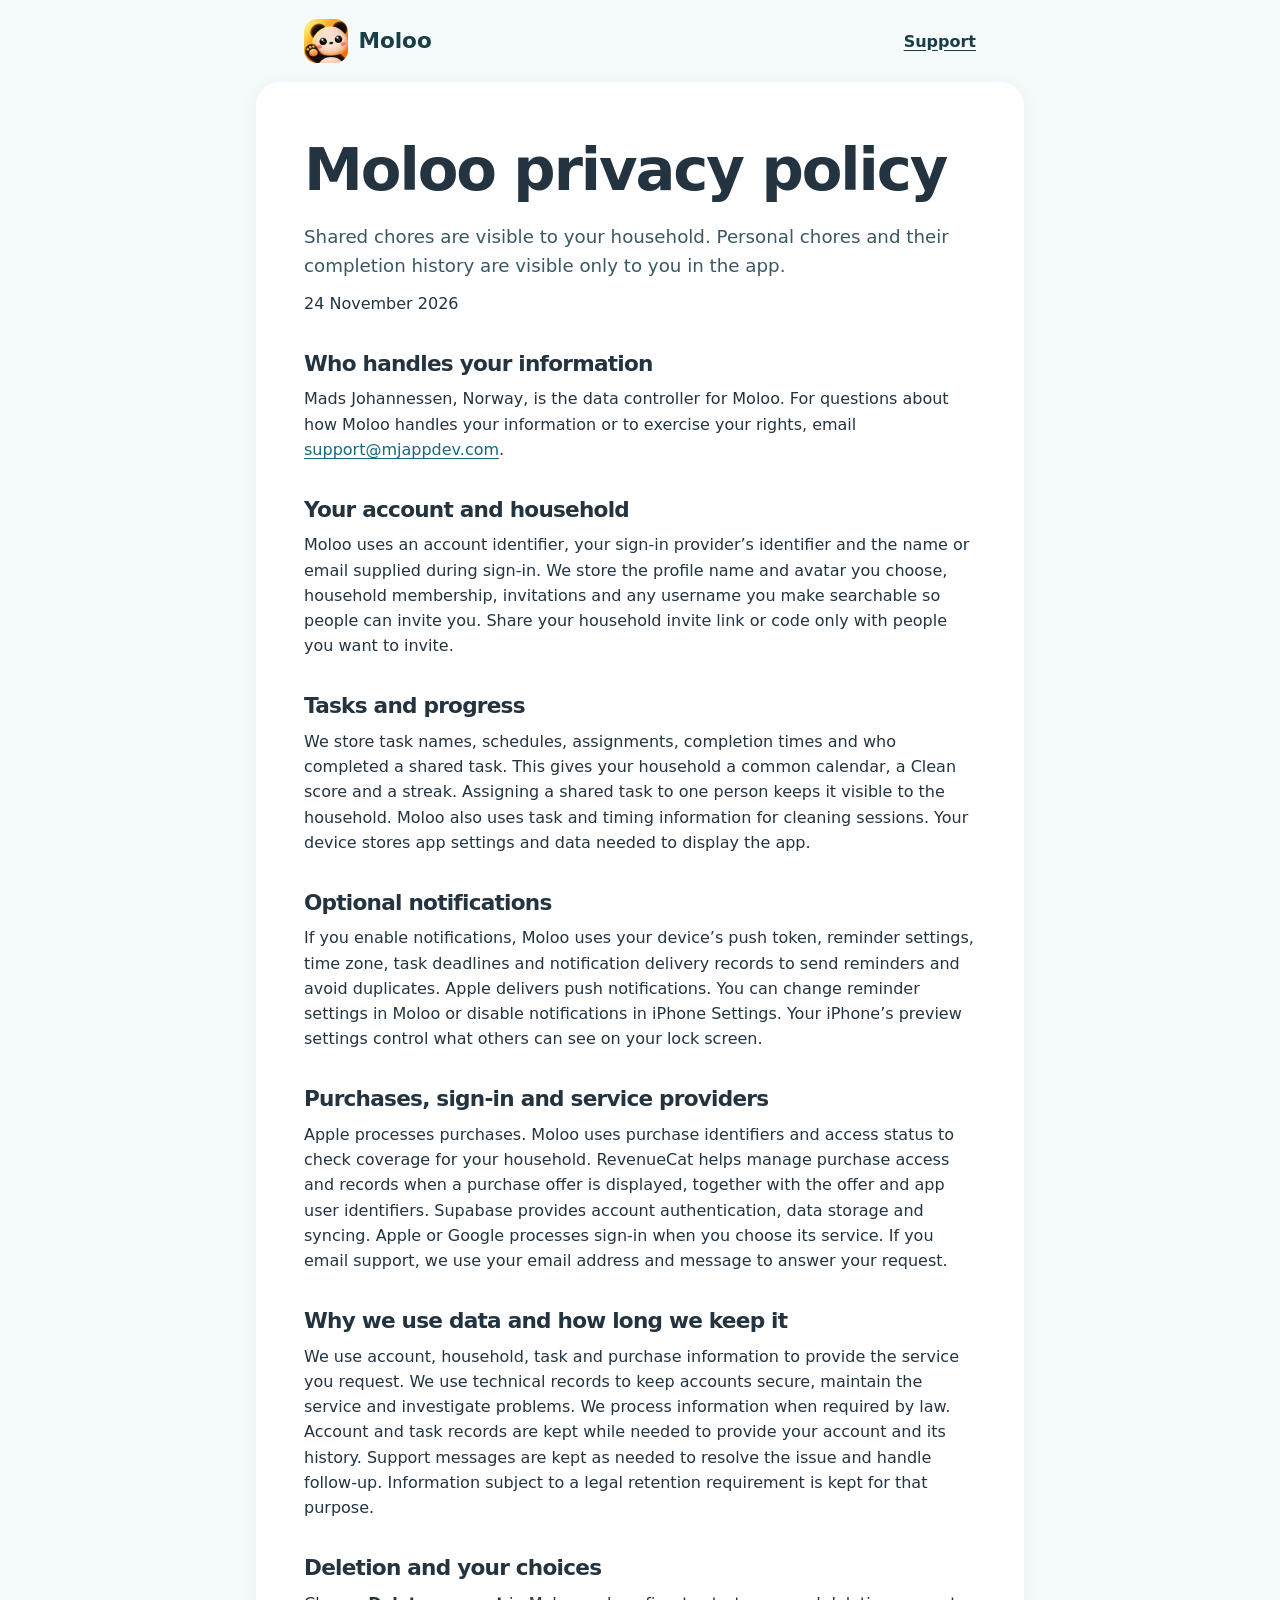
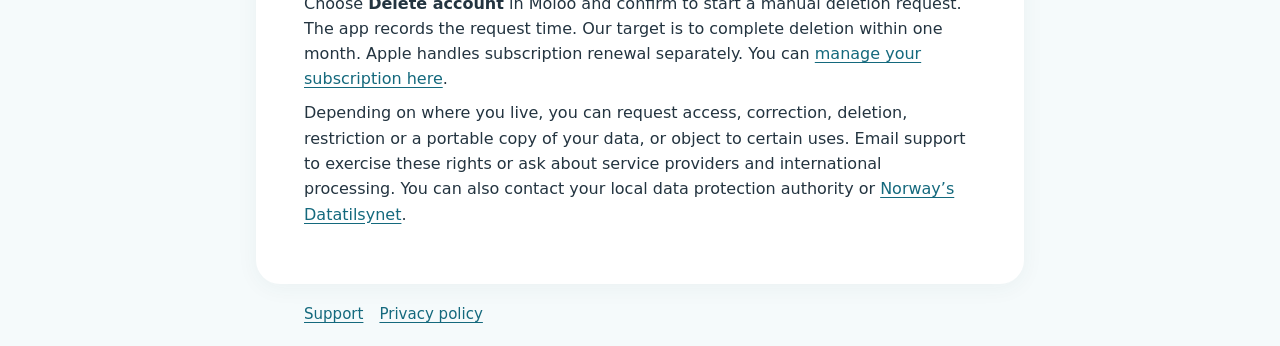
==== privacy.html @ 9d337652 "Publish Moloo support and privacy pages" ====
<!doctype html>
<html lang="en"><head><meta charset="utf-8"><meta name="viewport" content="width=device-width, initial-scale=1"><title>Privacy policy · Moloo</title><link rel="icon" href="icon.png"><link rel="stylesheet" href="style.css"></head><body><header><a class="brand" href="index.html"><img src="icon.png" width="44" height="44" alt="">Moloo</a><a href="index.html">Support</a></header><main><h1>Moloo privacy policy</h1><p class="intro">Shared chores are visible to your household. Personal chores and their completion history are visible only to you in the app.</p><p>24 November 2026</p>
<h2>Who handles your information</h2><p>Mads Johannessen, Norway, is the data controller for Moloo. For questions about how Moloo handles your information or to exercise your rights, email <a href="mailto:support@mjappdev.com">support@mjappdev.com</a>.</p>
<h2>Your account and household</h2><p>Moloo uses an account identifier, your sign-in provider’s identifier and the name or email supplied during sign-in. We store the profile name and avatar you choose, household membership, invitations and any username you make searchable so people can invite you. Share your household invite link or code only with people you want to invite.</p>
<h2>Tasks and progress</h2><p>We store task names, schedules, assignments, completion times and who completed a shared task. This gives your household a common calendar, a Clean score and a streak. Assigning a shared task to one person keeps it visible to the household. Moloo also uses task and timing information for cleaning sessions. Your device stores app settings and data needed to display the app.</p>
<h2>Optional notifications</h2><p>If you enable notifications, Moloo uses your device’s push token, reminder settings, time zone, task deadlines and notification delivery records to send reminders and avoid duplicates. Apple delivers push notifications. You can change reminder settings in Moloo or disable notifications in iPhone Settings. Your iPhone’s preview settings control what others can see on your lock screen.</p>
<h2>Purchases, sign-in and service providers</h2><p>Apple processes purchases. Moloo uses purchase identifiers and access status to check coverage for your household. RevenueCat helps manage purchase access and records when a purchase offer is displayed, together with the offer and app user identifiers. Supabase provides account authentication, data storage and syncing. Apple or Google processes sign-in when you choose its service. If you email support, we use your email address and message to answer your request.</p>
<h2>Why we use data and how long we keep it</h2><p>We use account, household, task and purchase information to provide the service you request. We use technical records to keep accounts secure, maintain the service and investigate problems. We process information when required by law. Account and task records are kept while needed to provide your account and its history. Support messages are kept as needed to resolve the issue and handle follow-up. Information subject to a legal retention requirement is kept for that purpose.</p>
<h2>Deletion and your choices</h2><p>Choose <strong>Delete account</strong> in Moloo and confirm to start a manual deletion request. The app records the request time. Our target is to complete deletion within one month. Apple handles subscription renewal separately. You can <a href="https://apps.apple.com/account/subscriptions/">manage your subscription here</a>.</p><p>Depending on where you live, you can request access, correction, deletion, restriction or a portable copy of your data, or object to certain uses. Email support to exercise these rights or ask about service providers and international processing. You can also contact your local data protection authority or <a href="https://www.datatilsynet.no/en/about-us/contact-us/how-to-complain-to-the-norwegian-dpa/">Norway’s Datatilsynet</a>.</p></main><footer><a href="index.html">Support</a><a href="privacy.html">Privacy policy</a></footer></body></html>
---- style.css ----
:root{font:100%/1.58 ui-rounded,"Segoe UI",system-ui,sans-serif;color:#233440;background:#f5fafb}*{box-sizing:border-box}body{margin:0}header,main,footer{max-width:48rem;margin:auto;padding:1.2rem clamp(1.2rem,4vw,3rem)}header{display:flex;gap:1rem;align-items:center;justify-content:space-between}header a{color:#193e48;font-weight:700}.brand{display:flex;align-items:center;gap:.65rem;text-decoration:none;font-size:1.35rem}.brand img{border-radius:13px;width:44px;height:44px}main{background:white;border-radius:24px;padding-block:clamp(1.7rem,5vw,3rem);box-shadow:0 4px 22px #2345520d}h1,h2{line-height:1.15;letter-spacing:-.035em;text-wrap:balance}h1{font-size:clamp(2.25rem,7vw,3.7rem);margin:.1em 0 .32em}h2{font-size:1.35rem;margin:1.65em 0 .45em}p{margin:.55em 0}.intro{color:#3a5764;font-size:1.14rem}.contact{display:inline-block;background:#d9f2f6;border-radius:12px;padding:.65rem 1rem;font-weight:700;margin:.5rem 0}a{color:#14697d;text-underline-offset:.18em}a:focus-visible{outline:3px solid #12677e;outline-offset:3px}footer{color:#47616a;font-size:.94rem}footer a{margin-right:1rem}
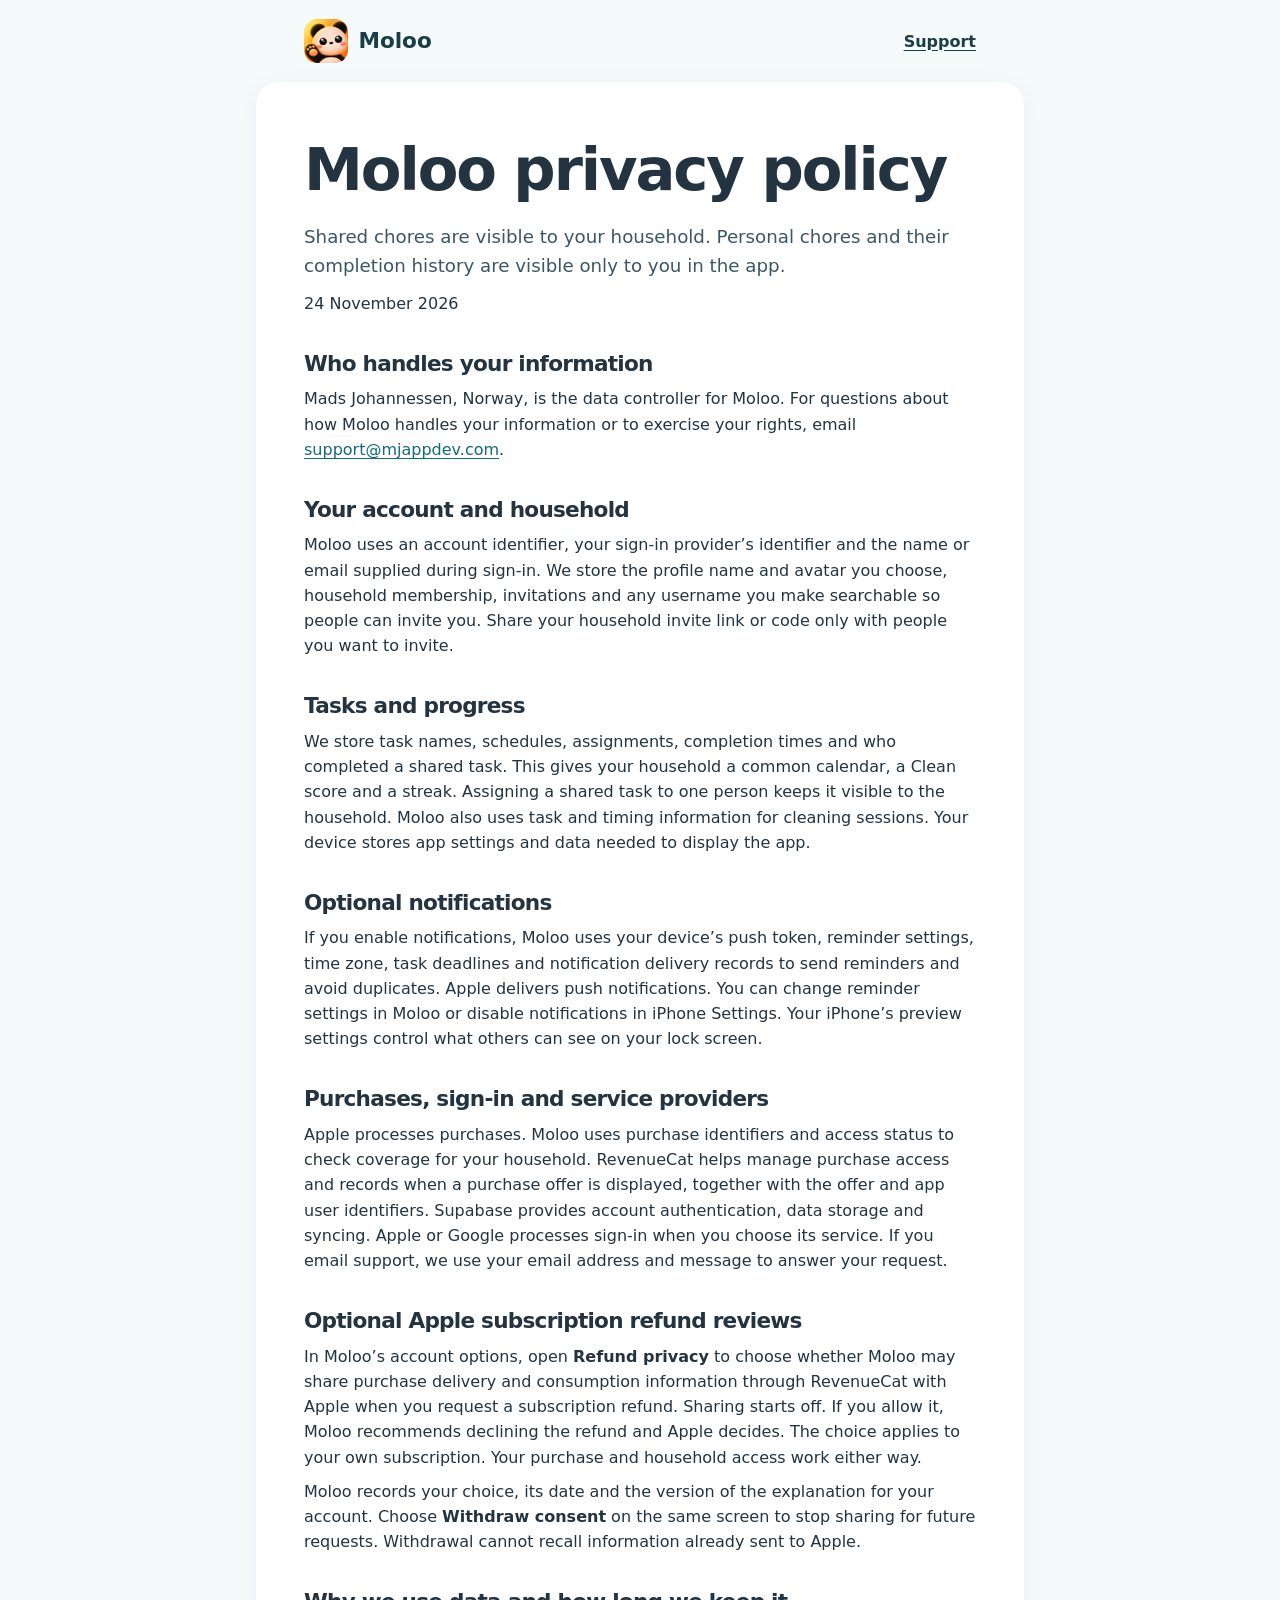
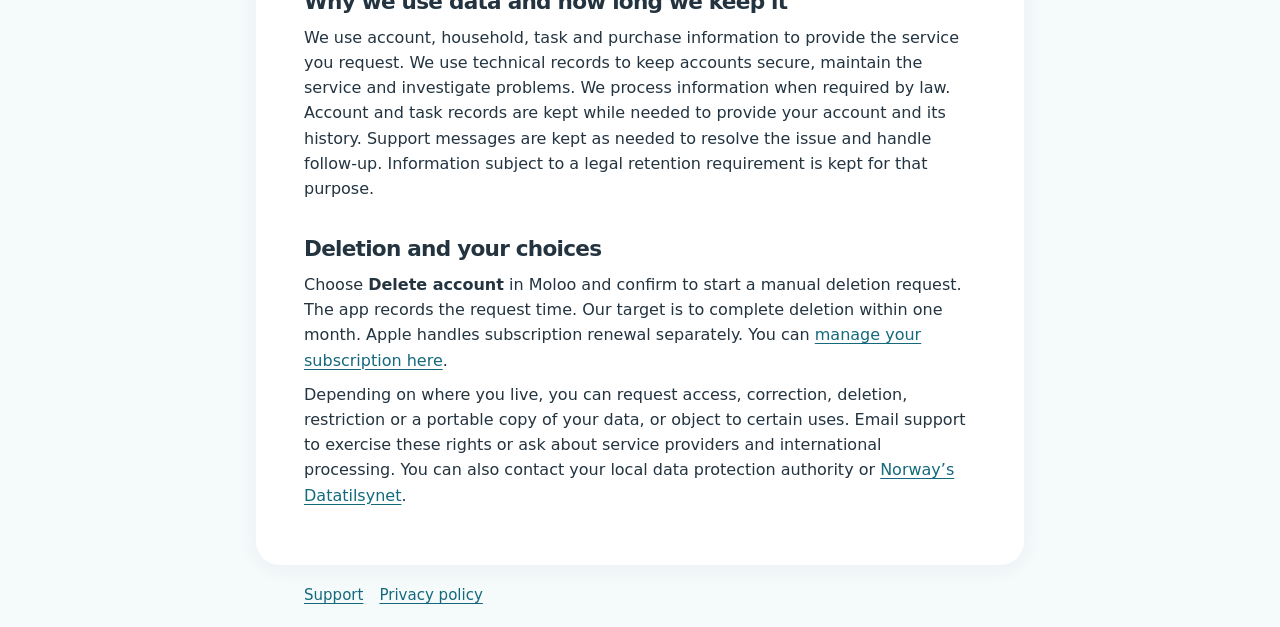
==== commit c5a85883: "Explain optional Apple subscription refund consent" ====
--- a/privacy.html
+++ b/privacy.html
@@ -5,5 +5,6 @@
 <h2>Tasks and progress</h2><p>We store task names, schedules, assignments, completion times and who completed a shared task. This gives your household a common calendar, a Clean score and a streak. Assigning a shared task to one person keeps it visible to the household. Moloo also uses task and timing information for cleaning sessions. Your device stores app settings and data needed to display the app.</p>
 <h2>Optional notifications</h2><p>If you enable notifications, Moloo uses your device’s push token, reminder settings, time zone, task deadlines and notification delivery records to send reminders and avoid duplicates. Apple delivers push notifications. You can change reminder settings in Moloo or disable notifications in iPhone Settings. Your iPhone’s preview settings control what others can see on your lock screen.</p>
 <h2>Purchases, sign-in and service providers</h2><p>Apple processes purchases. Moloo uses purchase identifiers and access status to check coverage for your household. RevenueCat helps manage purchase access and records when a purchase offer is displayed, together with the offer and app user identifiers. Supabase provides account authentication, data storage and syncing. Apple or Google processes sign-in when you choose its service. If you email support, we use your email address and message to answer your request.</p>
+<h2>Optional Apple subscription refund reviews</h2><p>In Moloo’s account options, open <strong>Refund privacy</strong> to choose whether Moloo may share purchase delivery and consumption information through RevenueCat with Apple when you request a subscription refund. Sharing starts off. If you allow it, Moloo recommends declining the refund and Apple decides. The choice applies to your own subscription. Your purchase and household access work either way.</p><p>Moloo records your choice, its date and the version of the explanation for your account. Choose <strong>Withdraw consent</strong> on the same screen to stop sharing for future requests. Withdrawal cannot recall information already sent to Apple.</p>
 <h2>Why we use data and how long we keep it</h2><p>We use account, household, task and purchase information to provide the service you request. We use technical records to keep accounts secure, maintain the service and investigate problems. We process information when required by law. Account and task records are kept while needed to provide your account and its history. Support messages are kept as needed to resolve the issue and handle follow-up. Information subject to a legal retention requirement is kept for that purpose.</p>
 <h2>Deletion and your choices</h2><p>Choose <strong>Delete account</strong> in Moloo and confirm to start a manual deletion request. The app records the request time. Our target is to complete deletion within one month. Apple handles subscription renewal separately. You can <a href="https://apps.apple.com/account/subscriptions/">manage your subscription here</a>.</p><p>Depending on where you live, you can request access, correction, deletion, restriction or a portable copy of your data, or object to certain uses. Email support to exercise these rights or ask about service providers and international processing. You can also contact your local data protection authority or <a href="https://www.datatilsynet.no/en/about-us/contact-us/how-to-complain-to-the-norwegian-dpa/">Norway’s Datatilsynet</a>.</p></main><footer><a href="index.html">Support</a><a href="privacy.html">Privacy policy</a></footer></body></html>
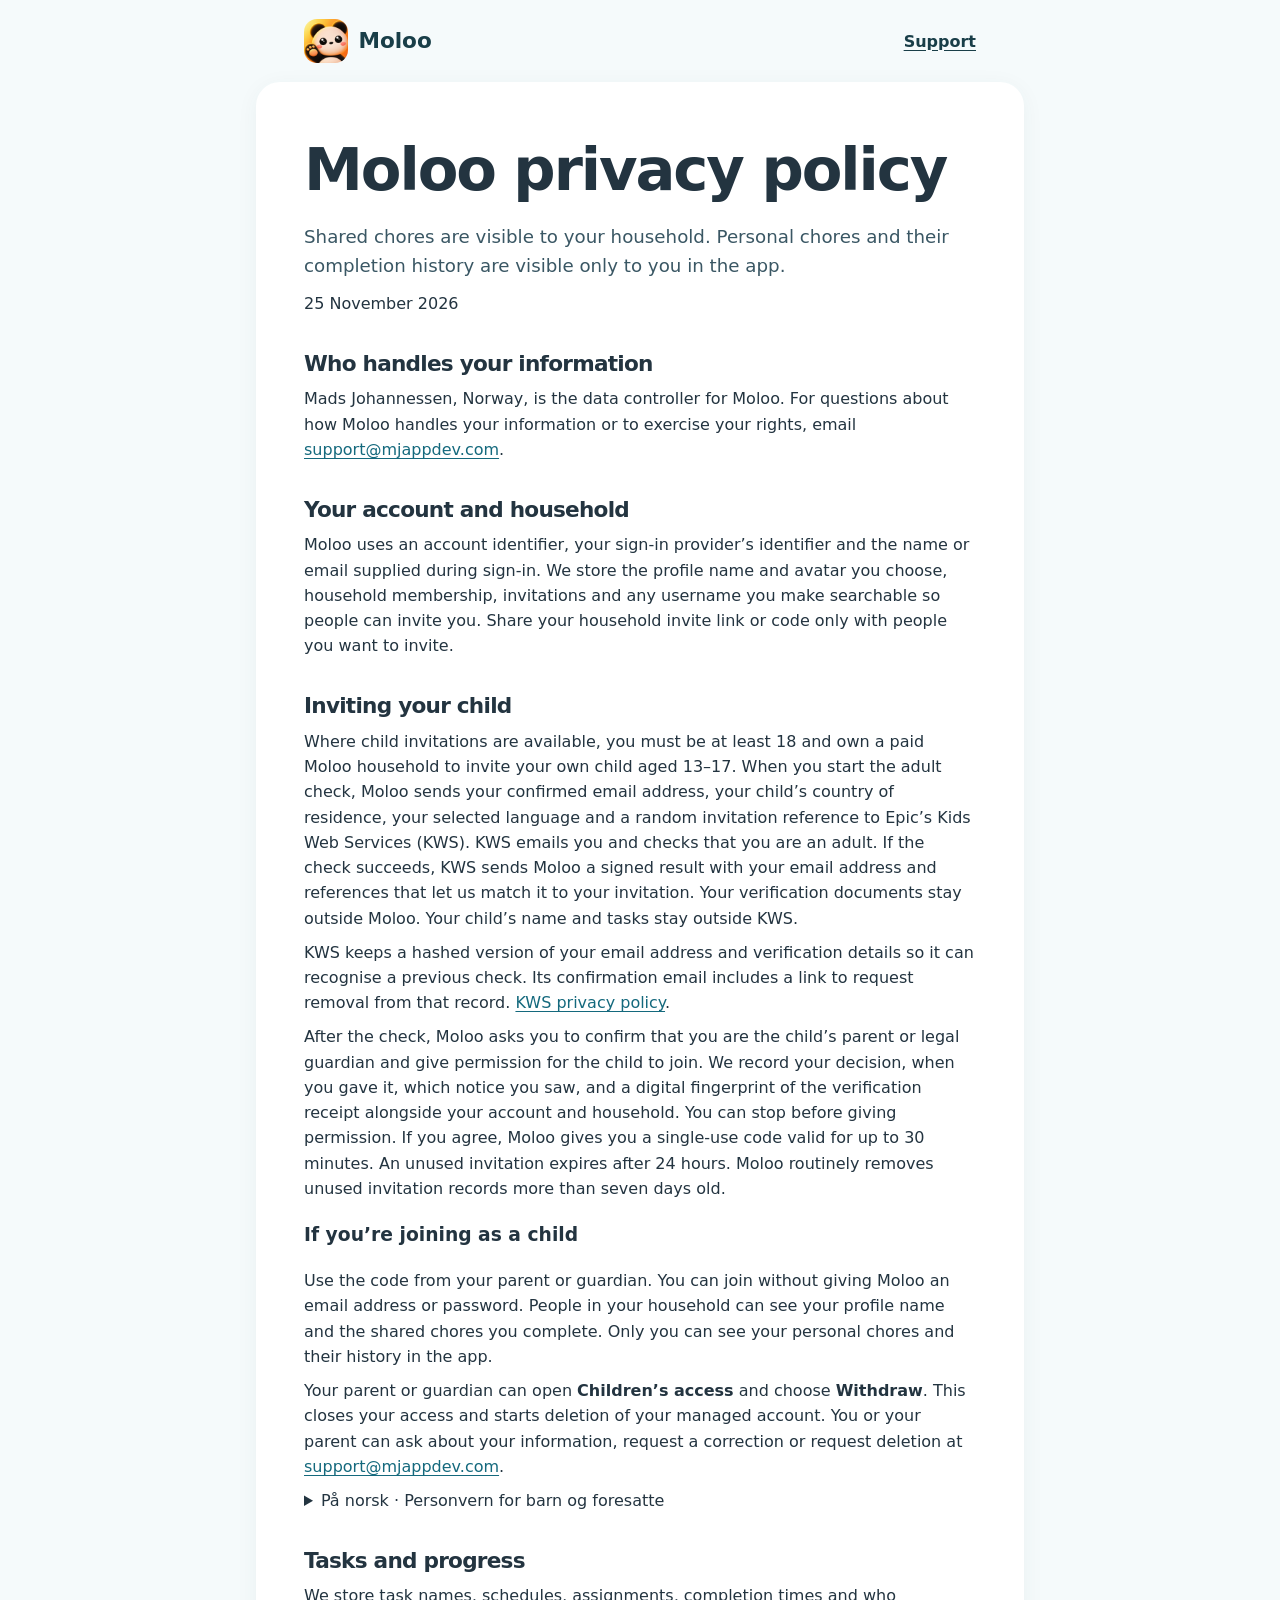
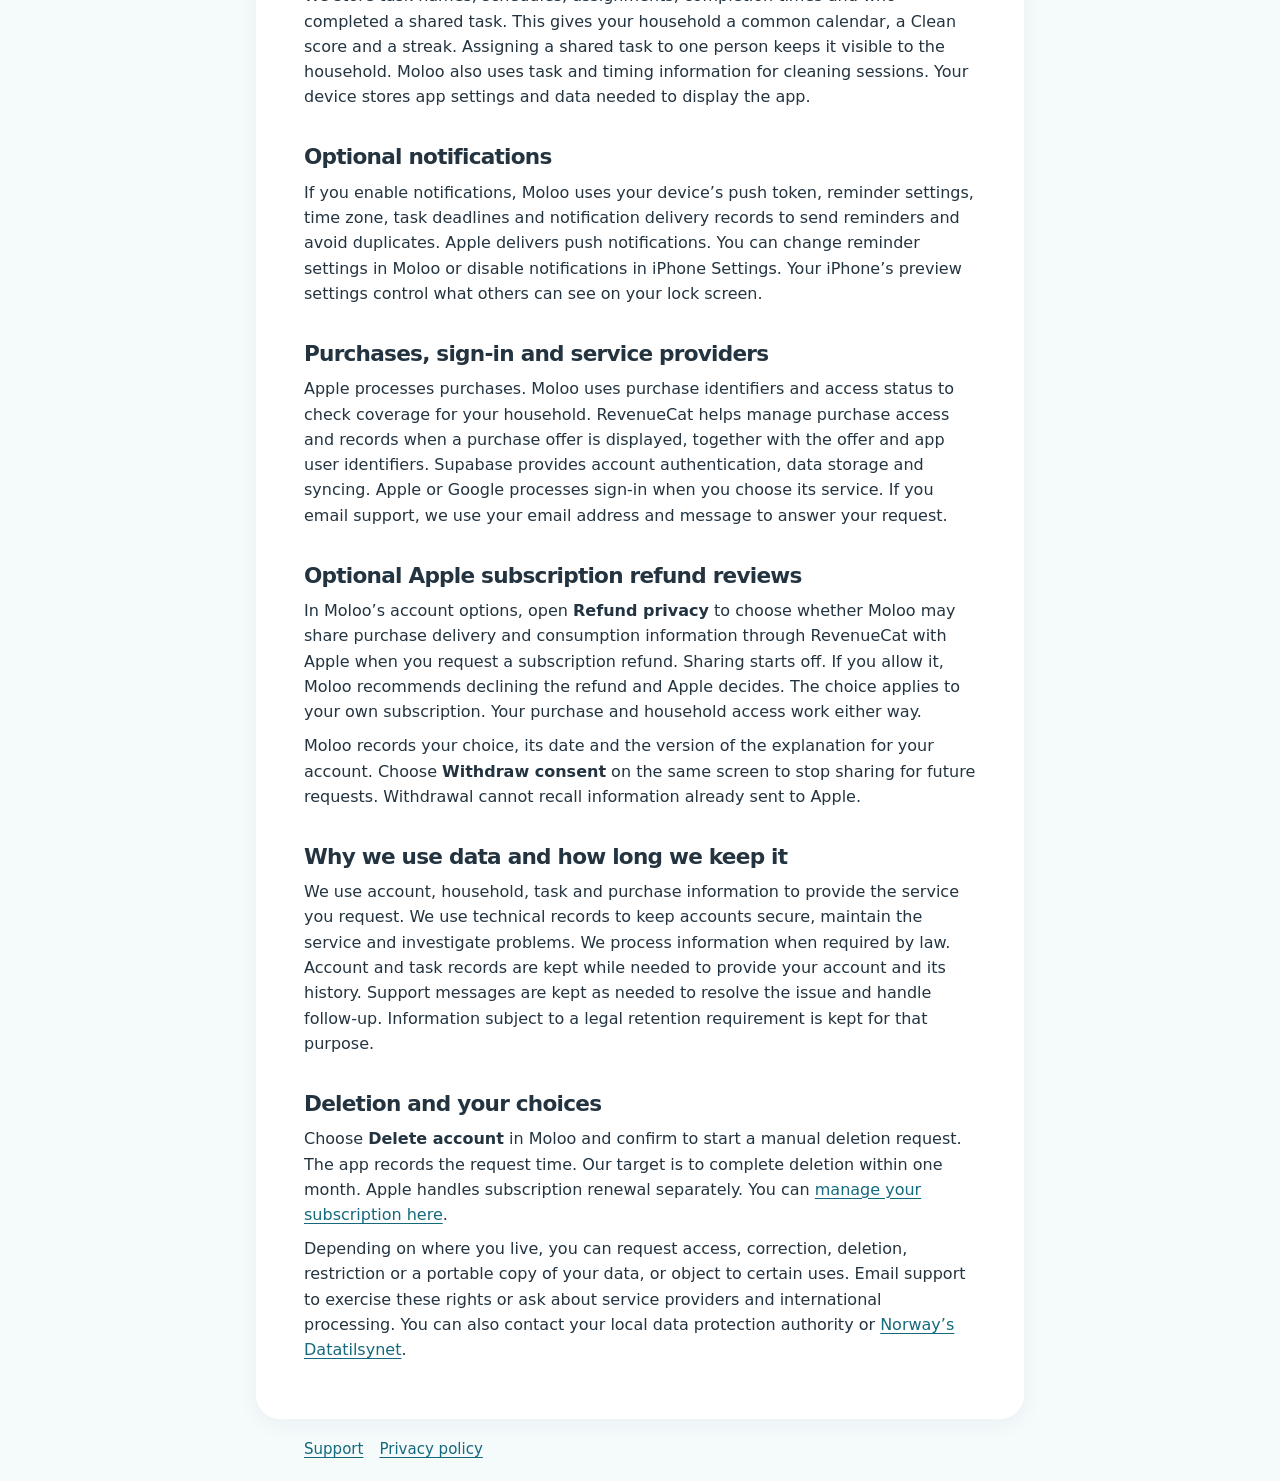
==== commit 72c1b5ab: "Explain guardian verification, child privacy and withdrawal in English and Norwegian" ====
--- a/privacy.html
+++ b/privacy.html
@@ -1,7 +1,22 @@
 <!doctype html>
-<html lang="en"><head><meta charset="utf-8"><meta name="viewport" content="width=device-width, initial-scale=1"><title>Privacy policy · Moloo</title><link rel="icon" href="icon.png"><link rel="stylesheet" href="style.css"></head><body><header><a class="brand" href="index.html"><img src="icon.png" width="44" height="44" alt="">Moloo</a><a href="index.html">Support</a></header><main><h1>Moloo privacy policy</h1><p class="intro">Shared chores are visible to your household. Personal chores and their completion history are visible only to you in the app.</p><p>24 November 2026</p>
+<html lang="en"><head><meta charset="utf-8"><meta name="viewport" content="width=device-width, initial-scale=1"><title>Privacy policy · Moloo</title><link rel="icon" href="icon.png"><link rel="stylesheet" href="style.css"></head><body><header><a class="brand" href="index.html"><img src="icon.png" width="44" height="44" alt="">Moloo</a><a href="index.html">Support</a></header><main><h1>Moloo privacy policy</h1><p class="intro">Shared chores are visible to your household. Personal chores and their completion history are visible only to you in the app.</p><p>25 November 2026</p>
 <h2>Who handles your information</h2><p>Mads Johannessen, Norway, is the data controller for Moloo. For questions about how Moloo handles your information or to exercise your rights, email <a href="mailto:support@mjappdev.com">support@mjappdev.com</a>.</p>
 <h2>Your account and household</h2><p>Moloo uses an account identifier, your sign-in provider’s identifier and the name or email supplied during sign-in. We store the profile name and avatar you choose, household membership, invitations and any username you make searchable so people can invite you. Share your household invite link or code only with people you want to invite.</p>
+<section id="family-privacy" aria-labelledby="family-heading">
+<h2 id="family-heading">Inviting your child</h2>
+<p>Where child invitations are available, you must be at least 18 and own a paid Moloo household to invite your own child aged 13–17. When you start the adult check, Moloo sends your confirmed email address, your child’s country of residence, your selected language and a random invitation reference to Epic’s Kids Web Services (KWS). KWS emails you and checks that you are an adult. If the check succeeds, KWS sends Moloo a signed result with your email address and references that let us match it to your invitation. Your verification documents stay outside Moloo. Your child’s name and tasks stay outside KWS.</p>
+<p>KWS keeps a hashed version of your email address and verification details so it can recognise a previous check. Its confirmation email includes a link to request removal from that record. <a href="https://www.kidswebservices.com/privacy-policy/">KWS privacy policy</a>.</p>
+<p>After the check, Moloo asks you to confirm that you are the child’s parent or legal guardian and give permission for the child to join. We record your decision, when you gave it, which notice you saw, and a digital fingerprint of the verification receipt alongside your account and household. You can stop before giving permission. If you agree, Moloo gives you a single-use code valid for up to 30 minutes. An unused invitation expires after 24 hours. Moloo routinely removes unused invitation records more than seven days old.</p>
+<h3>If you’re joining as a child</h3>
+<p>Use the code from your parent or guardian. You can join without giving Moloo an email address or password. People in your household can see your profile name and the shared chores you complete. Only you can see your personal chores and their history in the app.</p>
+<p>Your parent or guardian can open <strong>Children’s access</strong> and choose <strong>Withdraw</strong>. This closes your access and starts deletion of your managed account. You or your parent can ask about your information, request a correction or request deletion at <a href="mailto:support@mjappdev.com">support@mjappdev.com</a>.</p>
+<details lang="nb"><summary>På norsk · Personvern for barn og foresatte</summary>
+<p>Der barneinvitasjoner er tilgjengelige, kan du som har fylt 18 år og eier en betalt husstand, invitere ditt eget barn på 13–17 år. Når du starter voksenkontrollen, sender Moloo din bekreftede e-postadresse, barnets bostedsland, valgt språk og en tilfeldig invitasjonsreferanse til Epic-tjenesten Kids Web Services (KWS). KWS sender deg en e-post og sjekker at du er voksen. Etter godkjent kontroll får Moloo en signert bekreftelse med e-postadressen din og referanser som knytter svaret til invitasjonen. Dokumentene du bruker til kontrollen, blir hos verifiseringstjenesten. Barnets navn og oppgaver deles ikke med KWS.</p>
+<p>KWS lagrer et digitalt avtrykk av e-postadressen din og opplysninger om kontrollen for å kunne gjenkjenne deg senere. Du kan be om å bli fjernet fra dette registeret via lenken i bekreftelsen fra KWS. <a href="https://www.kidswebservices.com/privacy-policy/">Personvern hos KWS</a>.</p>
+<p>Deretter spør Moloo om du har foreldreansvar og samtykker til at barnet blir med. Du kan stoppe her. Hvis du samtykker, registrerer Moloo valget, tidspunktet, versjonen av informasjonen og et digitalt avtrykk av kvitteringen knyttet til kontoen og husstanden din. Du får en engangskode som gjelder i opptil 30 minutter. En ubrukt invitasjon utløper etter 24 timer. Moloo rydder jevnlig bort ubrukte invitasjoner som er over sju dager gamle.</p>
+<p><strong>Til deg som er barn.</strong> Bruk koden fra den foresatte. Du trenger ingen e-postadresse eller passord. Familien ser profilnavnet ditt og hvilke fellesoppgaver du gjør. Bare du ser dine personlige oppgaver og historikken deres i appen.</p>
+<p>Den foresatte kan velge <strong>Barnas tilgang</strong> og deretter <strong>Trekk tilbake</strong>. Da stenges barnets tilgang, og Moloo starter sletting av barnekontoen. Barn og foresatte kan be om innsyn, retting eller sletting på <a href="mailto:support@mjappdev.com">support@mjappdev.com</a>.</p>
+</details></section>
 <h2>Tasks and progress</h2><p>We store task names, schedules, assignments, completion times and who completed a shared task. This gives your household a common calendar, a Clean score and a streak. Assigning a shared task to one person keeps it visible to the household. Moloo also uses task and timing information for cleaning sessions. Your device stores app settings and data needed to display the app.</p>
 <h2>Optional notifications</h2><p>If you enable notifications, Moloo uses your device’s push token, reminder settings, time zone, task deadlines and notification delivery records to send reminders and avoid duplicates. Apple delivers push notifications. You can change reminder settings in Moloo or disable notifications in iPhone Settings. Your iPhone’s preview settings control what others can see on your lock screen.</p>
 <h2>Purchases, sign-in and service providers</h2><p>Apple processes purchases. Moloo uses purchase identifiers and access status to check coverage for your household. RevenueCat helps manage purchase access and records when a purchase offer is displayed, together with the offer and app user identifiers. Supabase provides account authentication, data storage and syncing. Apple or Google processes sign-in when you choose its service. If you email support, we use your email address and message to answer your request.</p>
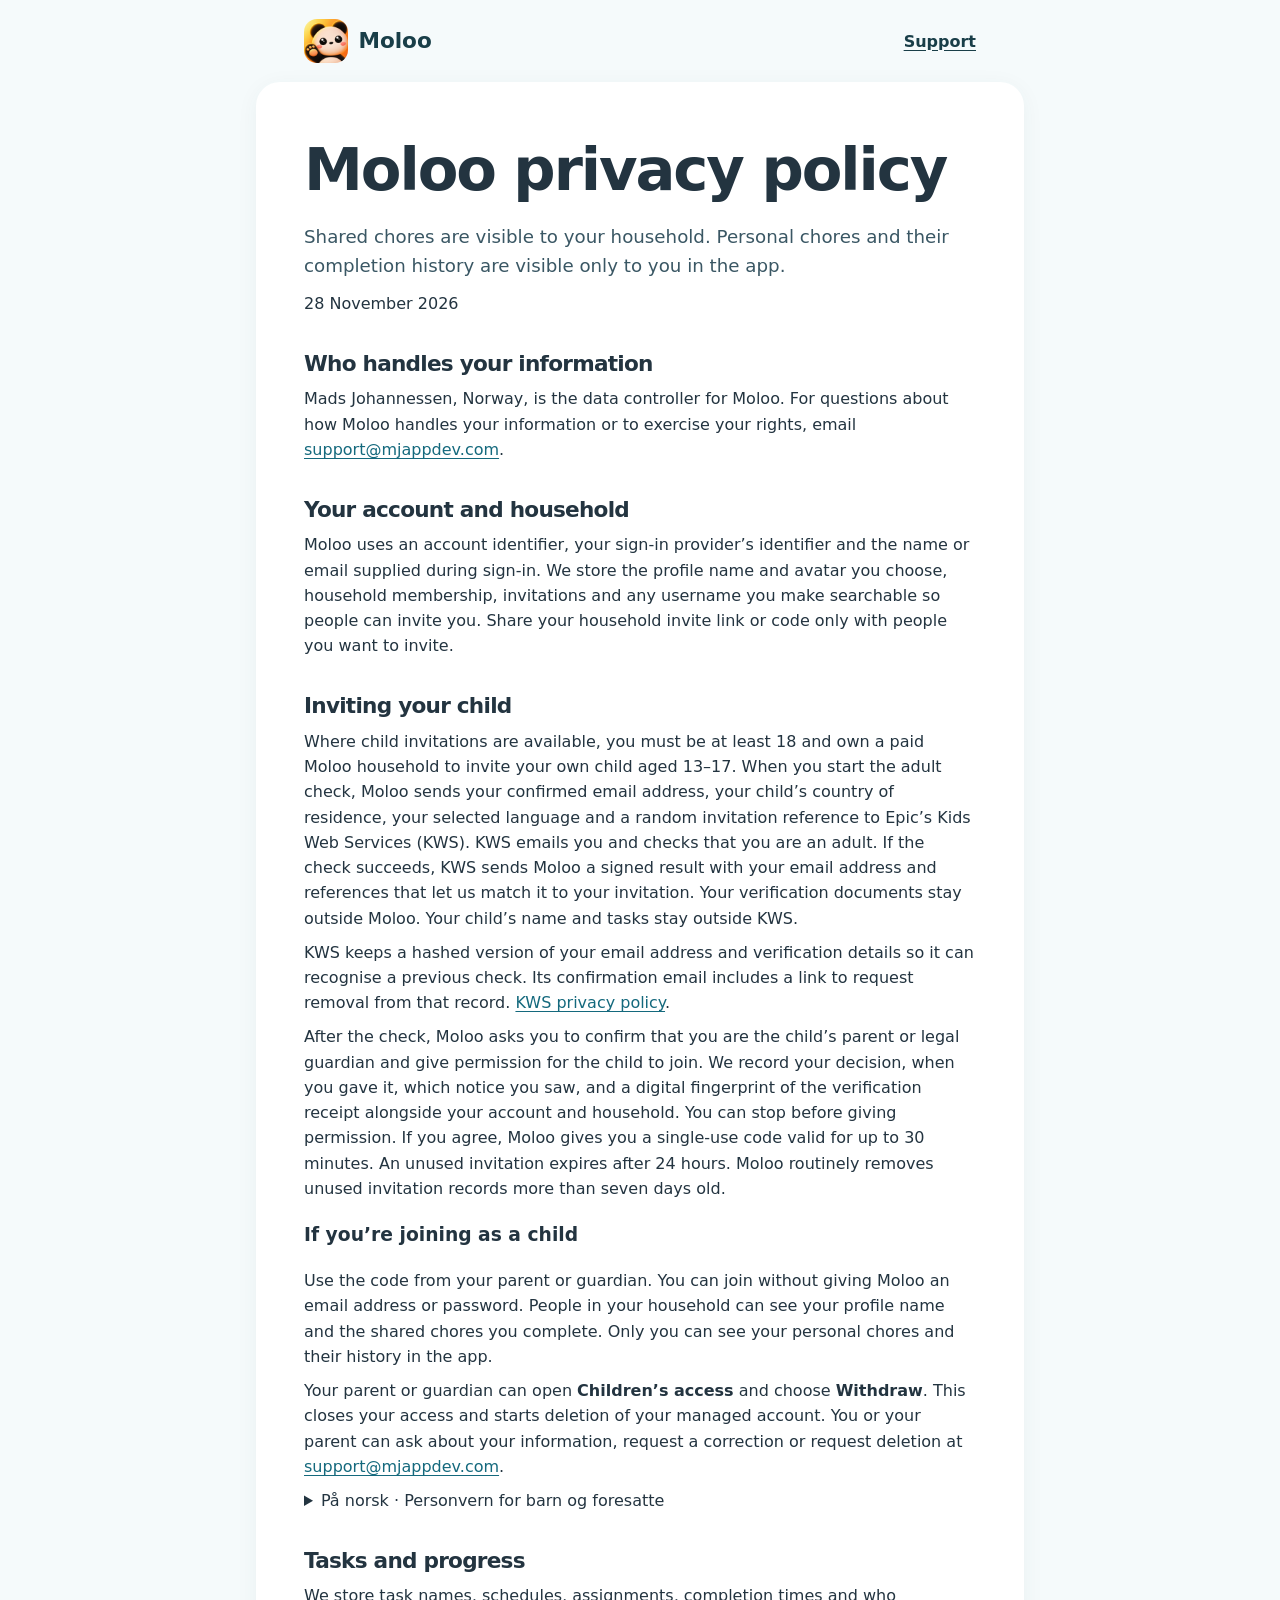
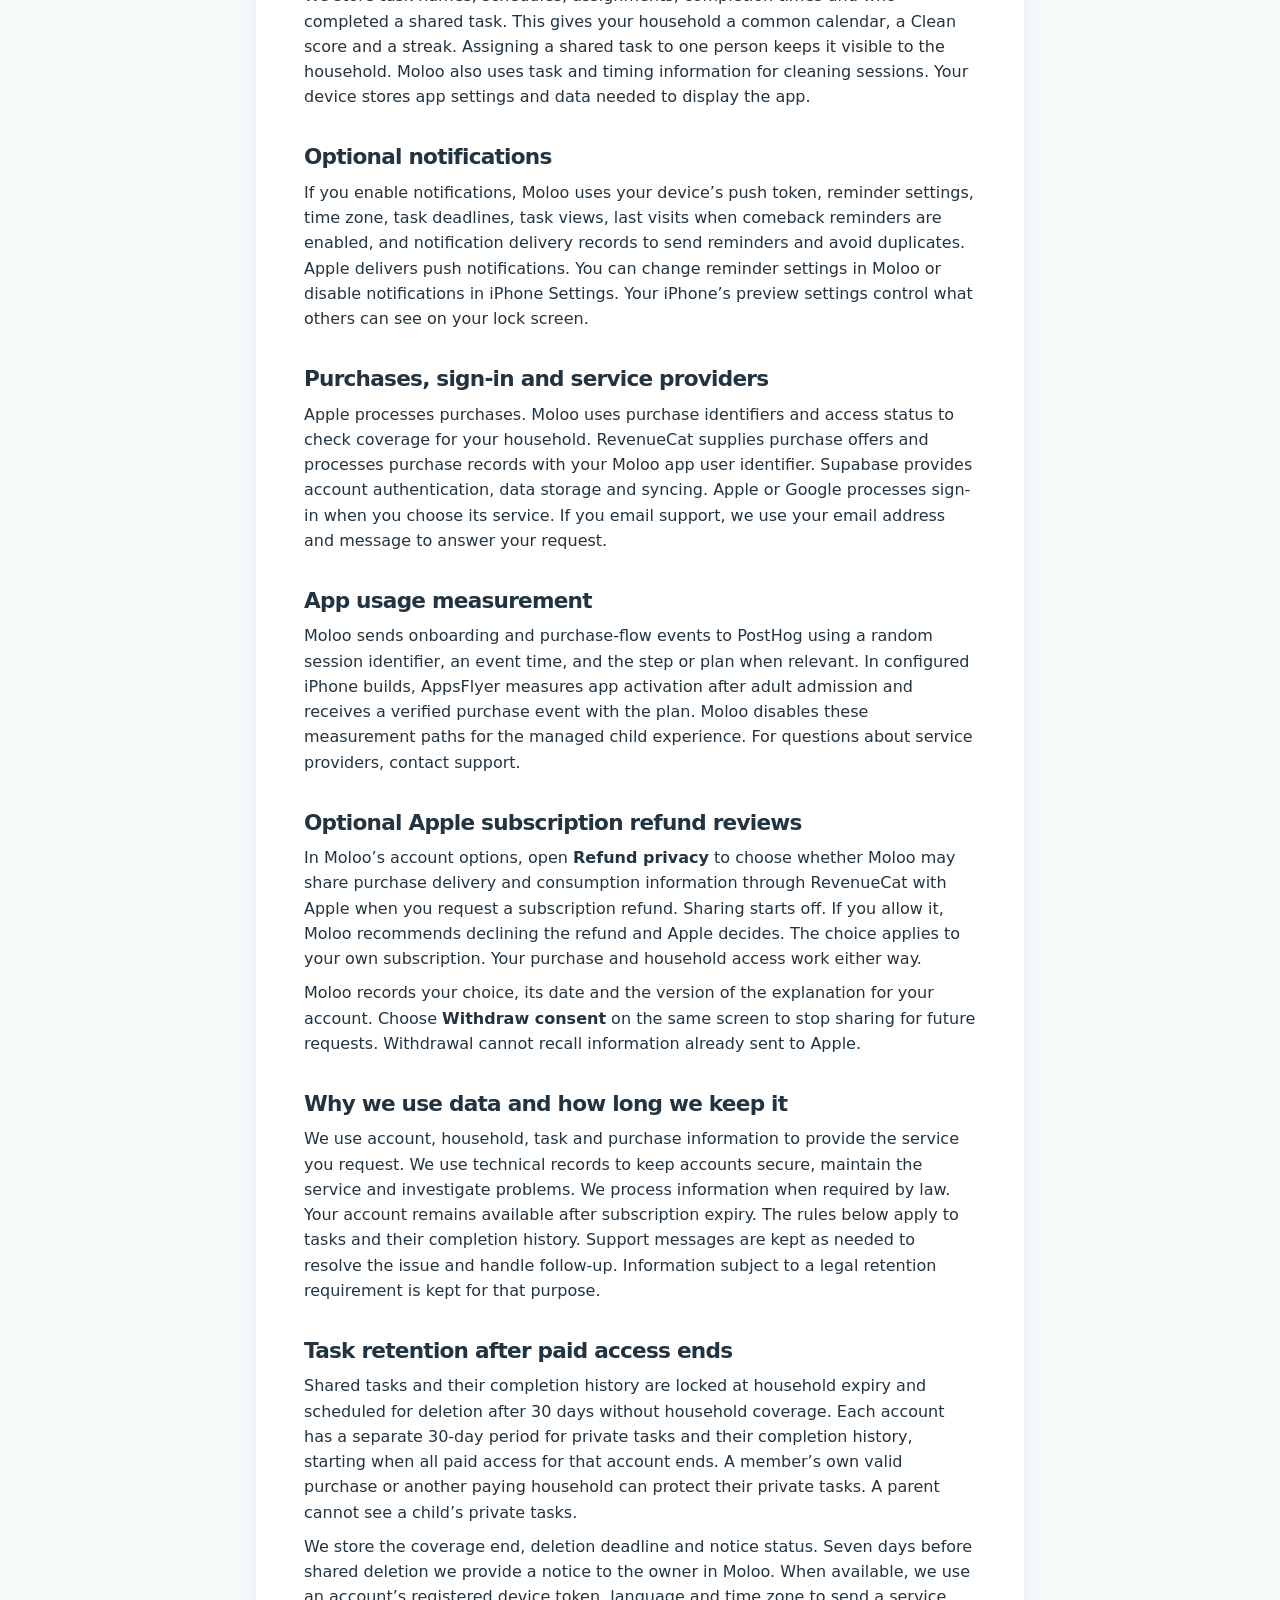
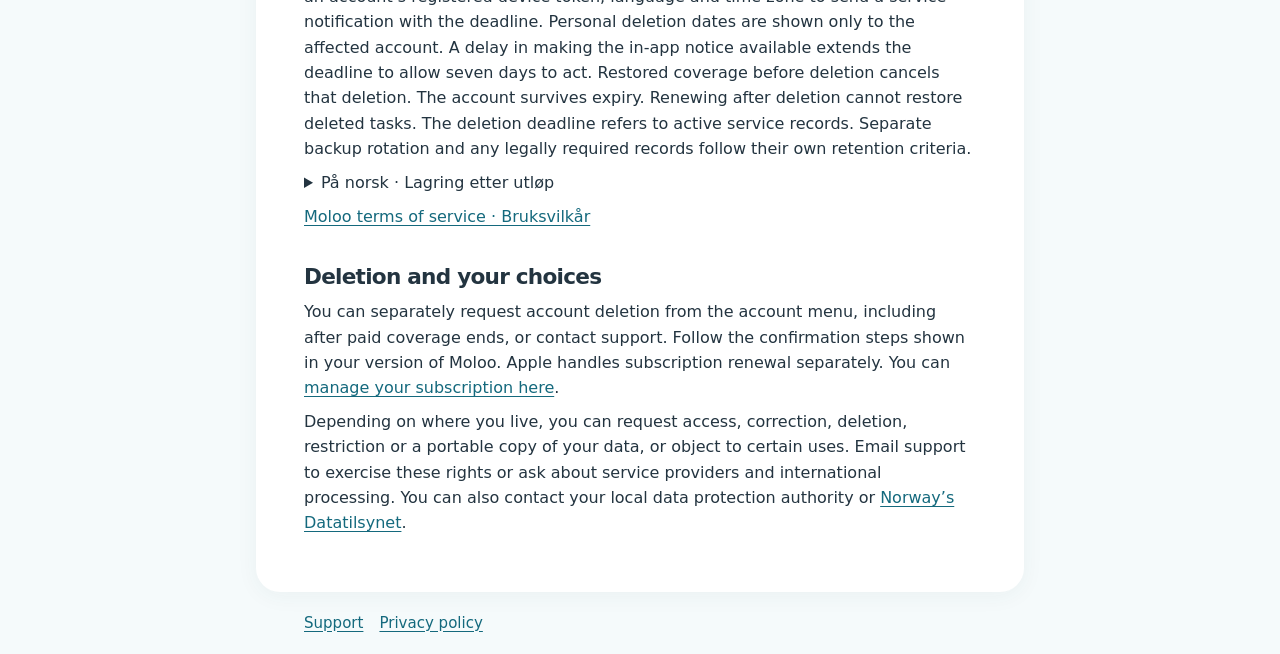
==== commit a1c3ec1a: "Document account-specific retention and expiry notices" ====
--- a/privacy.html
+++ b/privacy.html
@@ -1,5 +1,5 @@
 <!doctype html>
-<html lang="en"><head><meta charset="utf-8"><meta name="viewport" content="width=device-width, initial-scale=1"><title>Privacy policy · Moloo</title><link rel="icon" href="icon.png"><link rel="stylesheet" href="style.css"></head><body><header><a class="brand" href="index.html"><img src="icon.png" width="44" height="44" alt="">Moloo</a><a href="index.html">Support</a></header><main><h1>Moloo privacy policy</h1><p class="intro">Shared chores are visible to your household. Personal chores and their completion history are visible only to you in the app.</p><p>25 November 2026</p>
+<html lang="en"><head><meta charset="utf-8"><meta name="viewport" content="width=device-width, initial-scale=1"><title>Privacy policy · Moloo</title><link rel="icon" href="icon.png"><link rel="stylesheet" href="style.css"></head><body><header><a class="brand" href="index.html"><img src="icon.png" width="44" height="44" alt="">Moloo</a><a href="index.html">Support</a></header><main><h1>Moloo privacy policy</h1><p class="intro">Shared chores are visible to your household. Personal chores and their completion history are visible only to you in the app.</p><p>28 November 2026</p>
 <h2>Who handles your information</h2><p>Mads Johannessen, Norway, is the data controller for Moloo. For questions about how Moloo handles your information or to exercise your rights, email <a href="mailto:support@mjappdev.com">support@mjappdev.com</a>.</p>
 <h2>Your account and household</h2><p>Moloo uses an account identifier, your sign-in provider’s identifier and the name or email supplied during sign-in. We store the profile name and avatar you choose, household membership, invitations and any username you make searchable so people can invite you. Share your household invite link or code only with people you want to invite.</p>
 <section id="family-privacy" aria-labelledby="family-heading">
@@ -18,8 +18,15 @@
 <p>Den foresatte kan velge <strong>Barnas tilgang</strong> og deretter <strong>Trekk tilbake</strong>. Da stenges barnets tilgang, og Moloo starter sletting av barnekontoen. Barn og foresatte kan be om innsyn, retting eller sletting på <a href="mailto:support@mjappdev.com">support@mjappdev.com</a>.</p>
 </details></section>
 <h2>Tasks and progress</h2><p>We store task names, schedules, assignments, completion times and who completed a shared task. This gives your household a common calendar, a Clean score and a streak. Assigning a shared task to one person keeps it visible to the household. Moloo also uses task and timing information for cleaning sessions. Your device stores app settings and data needed to display the app.</p>
-<h2>Optional notifications</h2><p>If you enable notifications, Moloo uses your device’s push token, reminder settings, time zone, task deadlines and notification delivery records to send reminders and avoid duplicates. Apple delivers push notifications. You can change reminder settings in Moloo or disable notifications in iPhone Settings. Your iPhone’s preview settings control what others can see on your lock screen.</p>
-<h2>Purchases, sign-in and service providers</h2><p>Apple processes purchases. Moloo uses purchase identifiers and access status to check coverage for your household. RevenueCat helps manage purchase access and records when a purchase offer is displayed, together with the offer and app user identifiers. Supabase provides account authentication, data storage and syncing. Apple or Google processes sign-in when you choose its service. If you email support, we use your email address and message to answer your request.</p>
+<h2>Optional notifications</h2><p>If you enable notifications, Moloo uses your device’s push token, reminder settings, time zone, task deadlines, task views, last visits when comeback reminders are enabled, and notification delivery records to send reminders and avoid duplicates. Apple delivers push notifications. You can change reminder settings in Moloo or disable notifications in iPhone Settings. Your iPhone’s preview settings control what others can see on your lock screen.</p>
+<h2>Purchases, sign-in and service providers</h2><p>Apple processes purchases. Moloo uses purchase identifiers and access status to check coverage for your household. RevenueCat supplies purchase offers and processes purchase records with your Moloo app user identifier. Supabase provides account authentication, data storage and syncing. Apple or Google processes sign-in when you choose its service. If you email support, we use your email address and message to answer your request.</p>
+<h2>App usage measurement</h2><p>Moloo sends onboarding and purchase-flow events to PostHog using a random session identifier, an event time, and the step or plan when relevant. In configured iPhone builds, AppsFlyer measures app activation after adult admission and receives a verified purchase event with the plan. Moloo disables these measurement paths for the managed child experience. For questions about service providers, contact support.</p>
 <h2>Optional Apple subscription refund reviews</h2><p>In Moloo’s account options, open <strong>Refund privacy</strong> to choose whether Moloo may share purchase delivery and consumption information through RevenueCat with Apple when you request a subscription refund. Sharing starts off. If you allow it, Moloo recommends declining the refund and Apple decides. The choice applies to your own subscription. Your purchase and household access work either way.</p><p>Moloo records your choice, its date and the version of the explanation for your account. Choose <strong>Withdraw consent</strong> on the same screen to stop sharing for future requests. Withdrawal cannot recall information already sent to Apple.</p>
-<h2>Why we use data and how long we keep it</h2><p>We use account, household, task and purchase information to provide the service you request. We use technical records to keep accounts secure, maintain the service and investigate problems. We process information when required by law. Account and task records are kept while needed to provide your account and its history. Support messages are kept as needed to resolve the issue and handle follow-up. Information subject to a legal retention requirement is kept for that purpose.</p>
-<h2>Deletion and your choices</h2><p>Choose <strong>Delete account</strong> in Moloo and confirm to start a manual deletion request. The app records the request time. Our target is to complete deletion within one month. Apple handles subscription renewal separately. You can <a href="https://apps.apple.com/account/subscriptions/">manage your subscription here</a>.</p><p>Depending on where you live, you can request access, correction, deletion, restriction or a portable copy of your data, or object to certain uses. Email support to exercise these rights or ask about service providers and international processing. You can also contact your local data protection authority or <a href="https://www.datatilsynet.no/en/about-us/contact-us/how-to-complain-to-the-norwegian-dpa/">Norway’s Datatilsynet</a>.</p></main><footer><a href="index.html">Support</a><a href="privacy.html">Privacy policy</a></footer></body></html>
+<h2>Why we use data and how long we keep it</h2><p>We use account, household, task and purchase information to provide the service you request. We use technical records to keep accounts secure, maintain the service and investigate problems. We process information when required by law. Your account remains available after subscription expiry. The rules below apply to tasks and their completion history. Support messages are kept as needed to resolve the issue and handle follow-up. Information subject to a legal retention requirement is kept for that purpose.</p>
+<section id="expiry"><h2>Task retention after paid access ends</h2>
+<p>Shared tasks and their completion history are locked at household expiry and scheduled for deletion after 30 days without household coverage. Each account has a separate 30-day period for private tasks and their completion history, starting when all paid access for that account ends. A member’s own valid purchase or another paying household can protect their private tasks. A parent cannot see a child’s private tasks.</p>
+<p>We store the coverage end, deletion deadline and notice status. Seven days before shared deletion we provide a notice to the owner in Moloo. When available, we use an account’s registered device token, language and time zone to send a service notification with the deadline. Personal deletion dates are shown only to the affected account. A delay in making the in-app notice available extends the deadline to allow seven days to act. Restored coverage before deletion cancels that deletion. The account survives expiry. Renewing after deletion cannot restore deleted tasks. The deletion deadline refers to active service records. Separate backup rotation and any legally required records follow their own retention criteria.</p>
+<details lang="nb"><summary>På norsk · Lagring etter utløp</summary><p>Fellesoppgaver og fullføringshistorikk sperres ved utløp og slettes etter 30 dager uten husstandsdekning. Hver konto har en egen 30-dagersfrist for private oppgaver og tilhørende historikk fra all betalt tilgang opphører. Gyldig eget kjøp eller dekning gjennom en betalt husstand kan sikre fortsatt personlig bruk. Foresatte får ikke innsyn i barnets private oppgaver.</p>
+<p>Vi lagrer tidspunkt for utløp, slettefrist og varselstatus. Eieren får beskjed i Moloo sju dager før sletting av fellesoppgaver. Vi bruker enhetstoken, språk og tidssone til et tjenestevarsel når en registrert enhet er tilgjengelig. Den personlige slettefristen vises bare til kontoen den gjelder. Forsinket beskjed i appen gir minst sju dager til å reagere. Ny dekning før sletting avbryter slettingen. Kontoen består etter utløp. Slettede oppgaver kan ikke gjenopprettes ved fornyelse. Fristen gjelder aktive tjenestedata. Sikkerhetskopier og opplysninger som må beholdes etter loven, har egne slettekriterier.</p></details>
+<p><a href="terms.html">Moloo terms of service · Bruksvilkår</a></p></section>
+<h2>Deletion and your choices</h2><p>You can separately request account deletion from the account menu, including after paid coverage ends, or contact support. Follow the confirmation steps shown in your version of Moloo. Apple handles subscription renewal separately. You can <a href="https://apps.apple.com/account/subscriptions/">manage your subscription here</a>.</p><p>Depending on where you live, you can request access, correction, deletion, restriction or a portable copy of your data, or object to certain uses. Email support to exercise these rights or ask about service providers and international processing. You can also contact your local data protection authority or <a href="https://www.datatilsynet.no/en/about-us/contact-us/how-to-complain-to-the-norwegian-dpa/">Norway’s Datatilsynet</a>.</p></main><footer><a href="index.html">Support</a><a href="privacy.html">Privacy policy</a></footer></body></html>
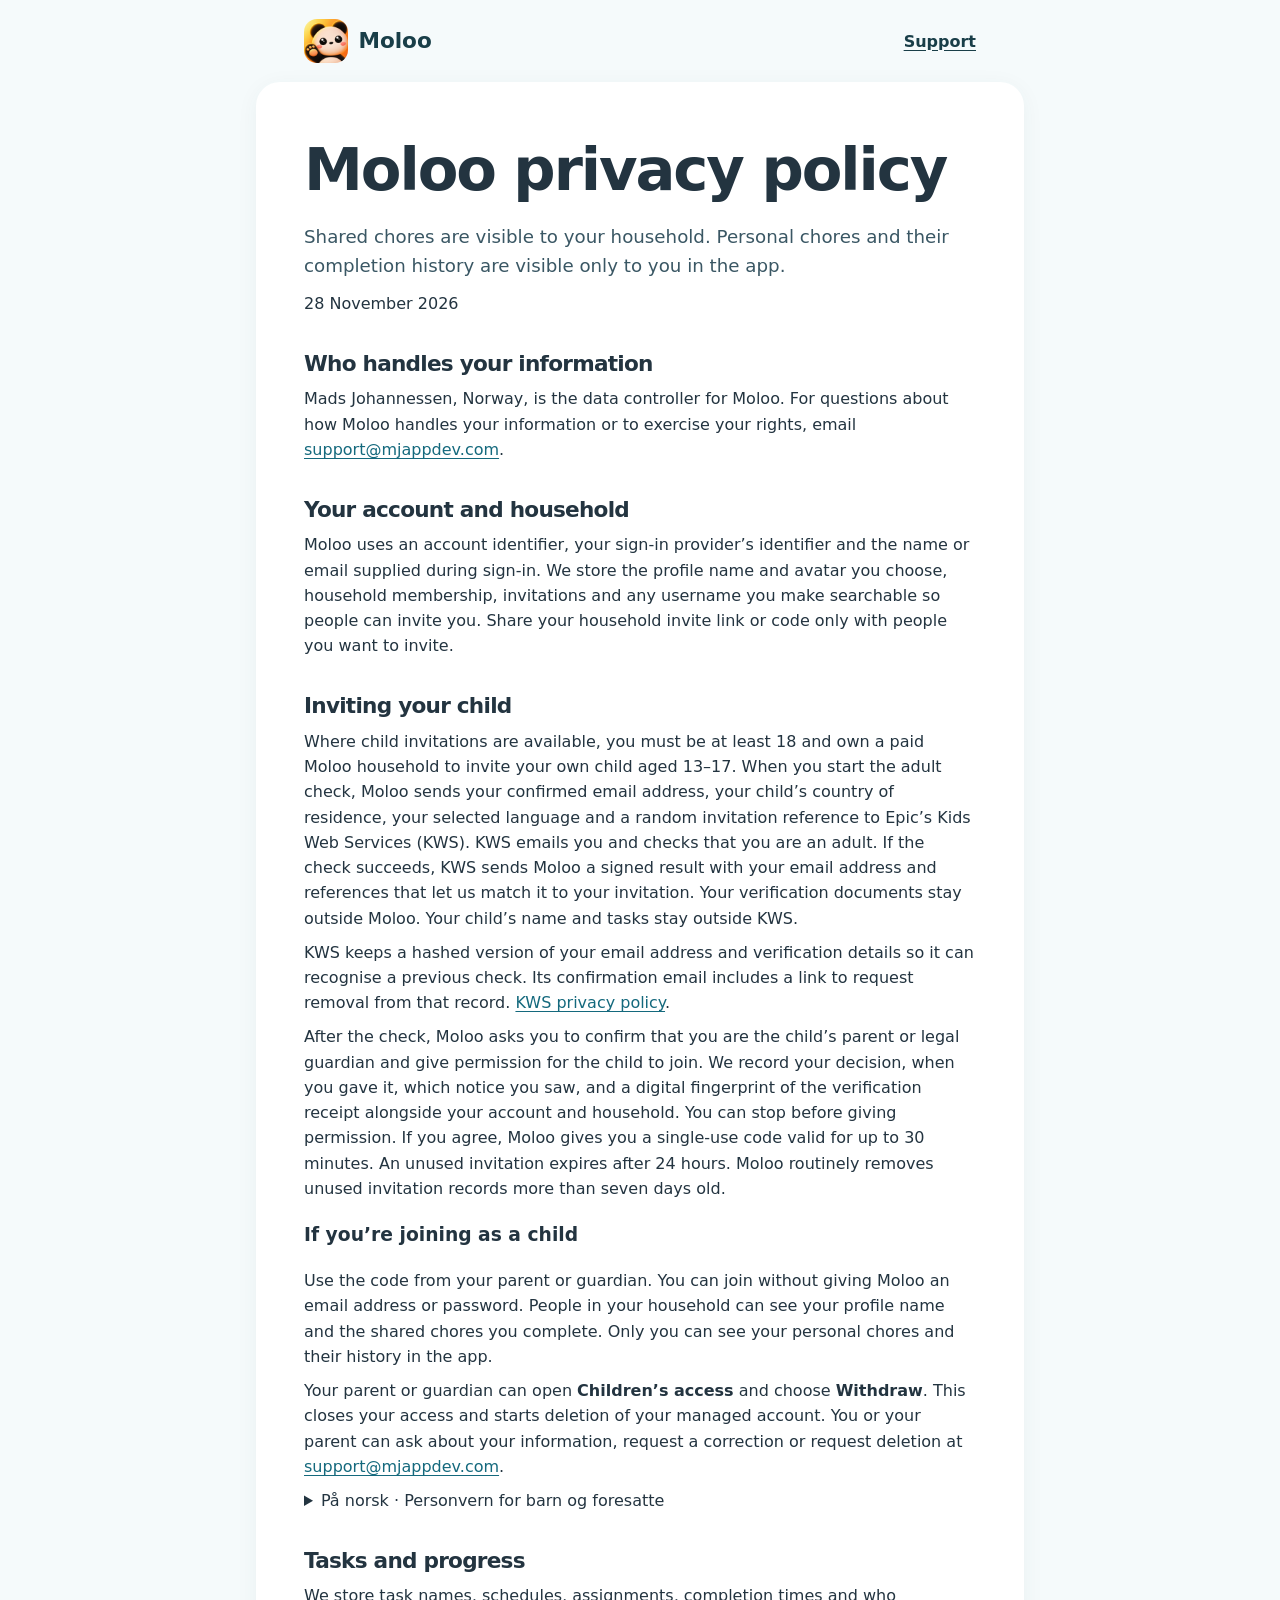
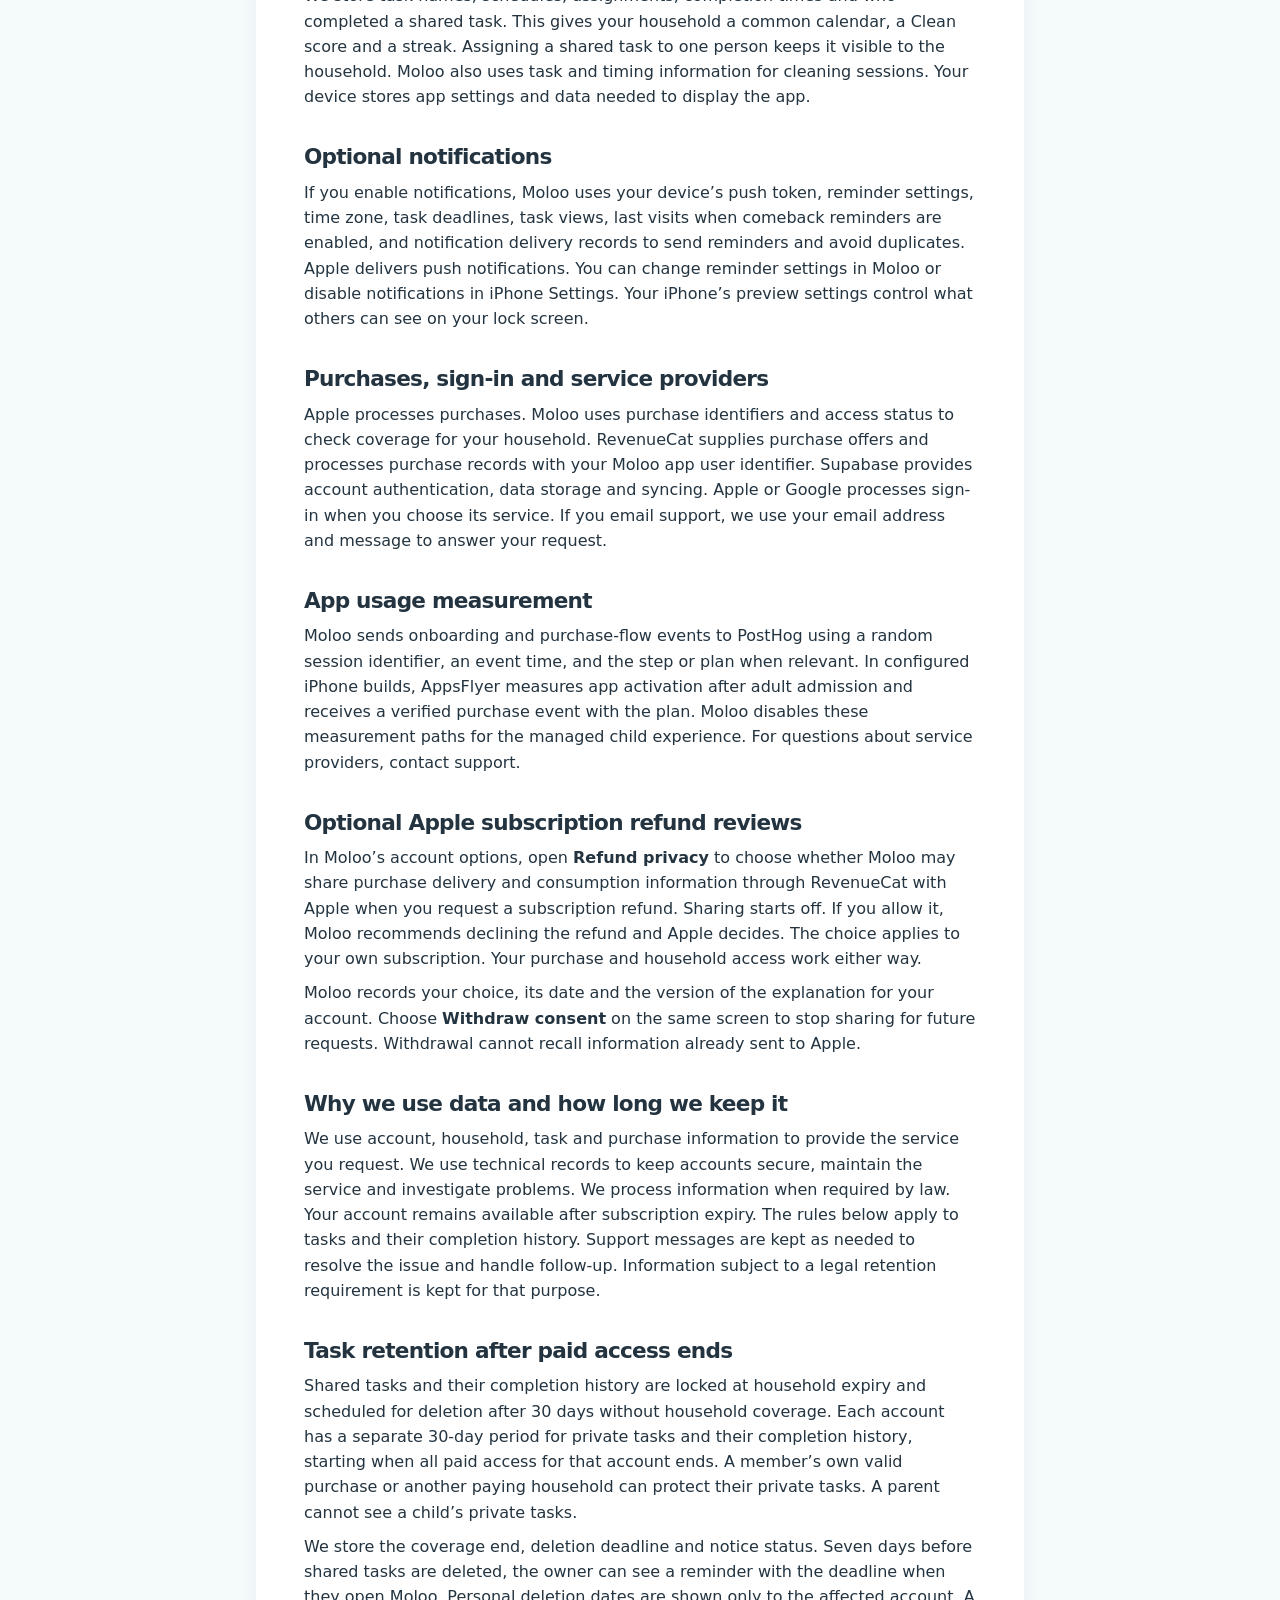
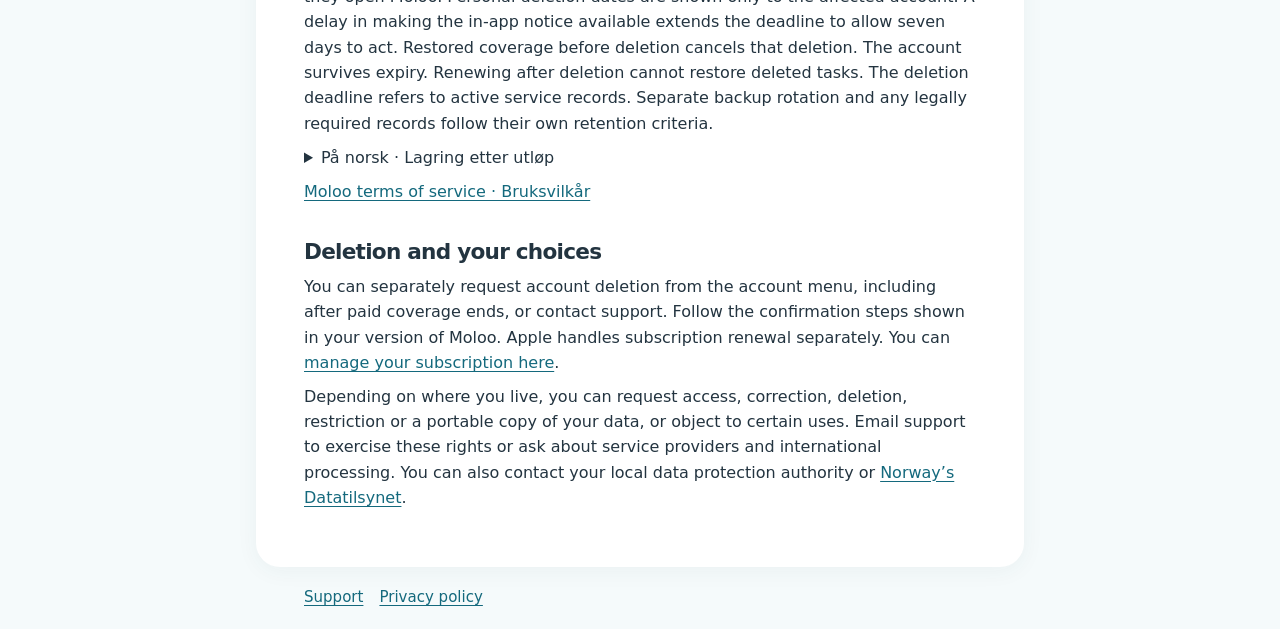
==== commit f3404389: "Describe the in-app deletion reminder in Moloo privacy" ====
--- a/privacy.html
+++ b/privacy.html
@@ -20,13 +20,13 @@
 <h2>Tasks and progress</h2><p>We store task names, schedules, assignments, completion times and who completed a shared task. This gives your household a common calendar, a Clean score and a streak. Assigning a shared task to one person keeps it visible to the household. Moloo also uses task and timing information for cleaning sessions. Your device stores app settings and data needed to display the app.</p>
 <h2>Optional notifications</h2><p>If you enable notifications, Moloo uses your device’s push token, reminder settings, time zone, task deadlines, task views, last visits when comeback reminders are enabled, and notification delivery records to send reminders and avoid duplicates. Apple delivers push notifications. You can change reminder settings in Moloo or disable notifications in iPhone Settings. Your iPhone’s preview settings control what others can see on your lock screen.</p>
 <h2>Purchases, sign-in and service providers</h2><p>Apple processes purchases. Moloo uses purchase identifiers and access status to check coverage for your household. RevenueCat supplies purchase offers and processes purchase records with your Moloo app user identifier. Supabase provides account authentication, data storage and syncing. Apple or Google processes sign-in when you choose its service. If you email support, we use your email address and message to answer your request.</p>
-<h2>App usage measurement</h2><p>Moloo sends onboarding and purchase-flow events to PostHog using a random session identifier, an event time, and the step or plan when relevant. In configured iPhone builds, AppsFlyer measures app activation after adult admission and receives a verified purchase event with the plan. Moloo disables these measurement paths for the managed child experience. For questions about service providers, contact support.</p>
+<h2>App usage measurement</h2><p>Moloo sends onboarding and purchase-flow events to PostHog using a random session identifier, an event time, and the step or plan when relevant. In configured iPhone builds, AppsFlyer measures app activation after adult admission and receives a verified purchase event with the plan. Moloo disables these measurement paths for the managed child experience. For questions about service providers, contact support.</p>
 <h2>Optional Apple subscription refund reviews</h2><p>In Moloo’s account options, open <strong>Refund privacy</strong> to choose whether Moloo may share purchase delivery and consumption information through RevenueCat with Apple when you request a subscription refund. Sharing starts off. If you allow it, Moloo recommends declining the refund and Apple decides. The choice applies to your own subscription. Your purchase and household access work either way.</p><p>Moloo records your choice, its date and the version of the explanation for your account. Choose <strong>Withdraw consent</strong> on the same screen to stop sharing for future requests. Withdrawal cannot recall information already sent to Apple.</p>
 <h2>Why we use data and how long we keep it</h2><p>We use account, household, task and purchase information to provide the service you request. We use technical records to keep accounts secure, maintain the service and investigate problems. We process information when required by law. Your account remains available after subscription expiry. The rules below apply to tasks and their completion history. Support messages are kept as needed to resolve the issue and handle follow-up. Information subject to a legal retention requirement is kept for that purpose.</p>
 <section id="expiry"><h2>Task retention after paid access ends</h2>
 <p>Shared tasks and their completion history are locked at household expiry and scheduled for deletion after 30 days without household coverage. Each account has a separate 30-day period for private tasks and their completion history, starting when all paid access for that account ends. A member’s own valid purchase or another paying household can protect their private tasks. A parent cannot see a child’s private tasks.</p>
-<p>We store the coverage end, deletion deadline and notice status. Seven days before shared deletion we provide a notice to the owner in Moloo. When available, we use an account’s registered device token, language and time zone to send a service notification with the deadline. Personal deletion dates are shown only to the affected account. A delay in making the in-app notice available extends the deadline to allow seven days to act. Restored coverage before deletion cancels that deletion. The account survives expiry. Renewing after deletion cannot restore deleted tasks. The deletion deadline refers to active service records. Separate backup rotation and any legally required records follow their own retention criteria.</p>
+<p>We store the coverage end, deletion deadline and notice status. Seven days before shared tasks are deleted, the owner can see a reminder with the deadline when they open Moloo. Personal deletion dates are shown only to the affected account. A delay in making the in-app notice available extends the deadline to allow seven days to act. Restored coverage before deletion cancels that deletion. The account survives expiry. Renewing after deletion cannot restore deleted tasks. The deletion deadline refers to active service records. Separate backup rotation and any legally required records follow their own retention criteria.</p>
 <details lang="nb"><summary>På norsk · Lagring etter utløp</summary><p>Fellesoppgaver og fullføringshistorikk sperres ved utløp og slettes etter 30 dager uten husstandsdekning. Hver konto har en egen 30-dagersfrist for private oppgaver og tilhørende historikk fra all betalt tilgang opphører. Gyldig eget kjøp eller dekning gjennom en betalt husstand kan sikre fortsatt personlig bruk. Foresatte får ikke innsyn i barnets private oppgaver.</p>
-<p>Vi lagrer tidspunkt for utløp, slettefrist og varselstatus. Eieren får beskjed i Moloo sju dager før sletting av fellesoppgaver. Vi bruker enhetstoken, språk og tidssone til et tjenestevarsel når en registrert enhet er tilgjengelig. Den personlige slettefristen vises bare til kontoen den gjelder. Forsinket beskjed i appen gir minst sju dager til å reagere. Ny dekning før sletting avbryter slettingen. Kontoen består etter utløp. Slettede oppgaver kan ikke gjenopprettes ved fornyelse. Fristen gjelder aktive tjenestedata. Sikkerhetskopier og opplysninger som må beholdes etter loven, har egne slettekriterier.</p></details>
-<p><a href="terms.html">Moloo terms of service · Bruksvilkår</a></p></section>
+<p>Vi lagrer tidspunkt for utløp, slettefrist og varselstatus. Sju dager før fellesoppgavene slettes, vises en påminnelse med fristen når eieren åpner Moloo. Den personlige slettefristen vises bare til kontoen den gjelder. Forsinket beskjed i appen gir minst sju dager til å reagere. Ny dekning før sletting avbryter slettingen. Kontoen består etter utløp. Slettede oppgaver kan ikke gjenopprettes ved fornyelse. Fristen gjelder aktive tjenestedata. Sikkerhetskopier og opplysninger som må beholdes etter loven, har egne slettekriterier.</p></details>
+<p><a href="terms.html">Moloo terms of service · Bruksvilkår</a></p></section>
 <h2>Deletion and your choices</h2><p>You can separately request account deletion from the account menu, including after paid coverage ends, or contact support. Follow the confirmation steps shown in your version of Moloo. Apple handles subscription renewal separately. You can <a href="https://apps.apple.com/account/subscriptions/">manage your subscription here</a>.</p><p>Depending on where you live, you can request access, correction, deletion, restriction or a portable copy of your data, or object to certain uses. Email support to exercise these rights or ask about service providers and international processing. You can also contact your local data protection authority or <a href="https://www.datatilsynet.no/en/about-us/contact-us/how-to-complain-to-the-norwegian-dpa/">Norway’s Datatilsynet</a>.</p></main><footer><a href="index.html">Support</a><a href="privacy.html">Privacy policy</a></footer></body></html>
